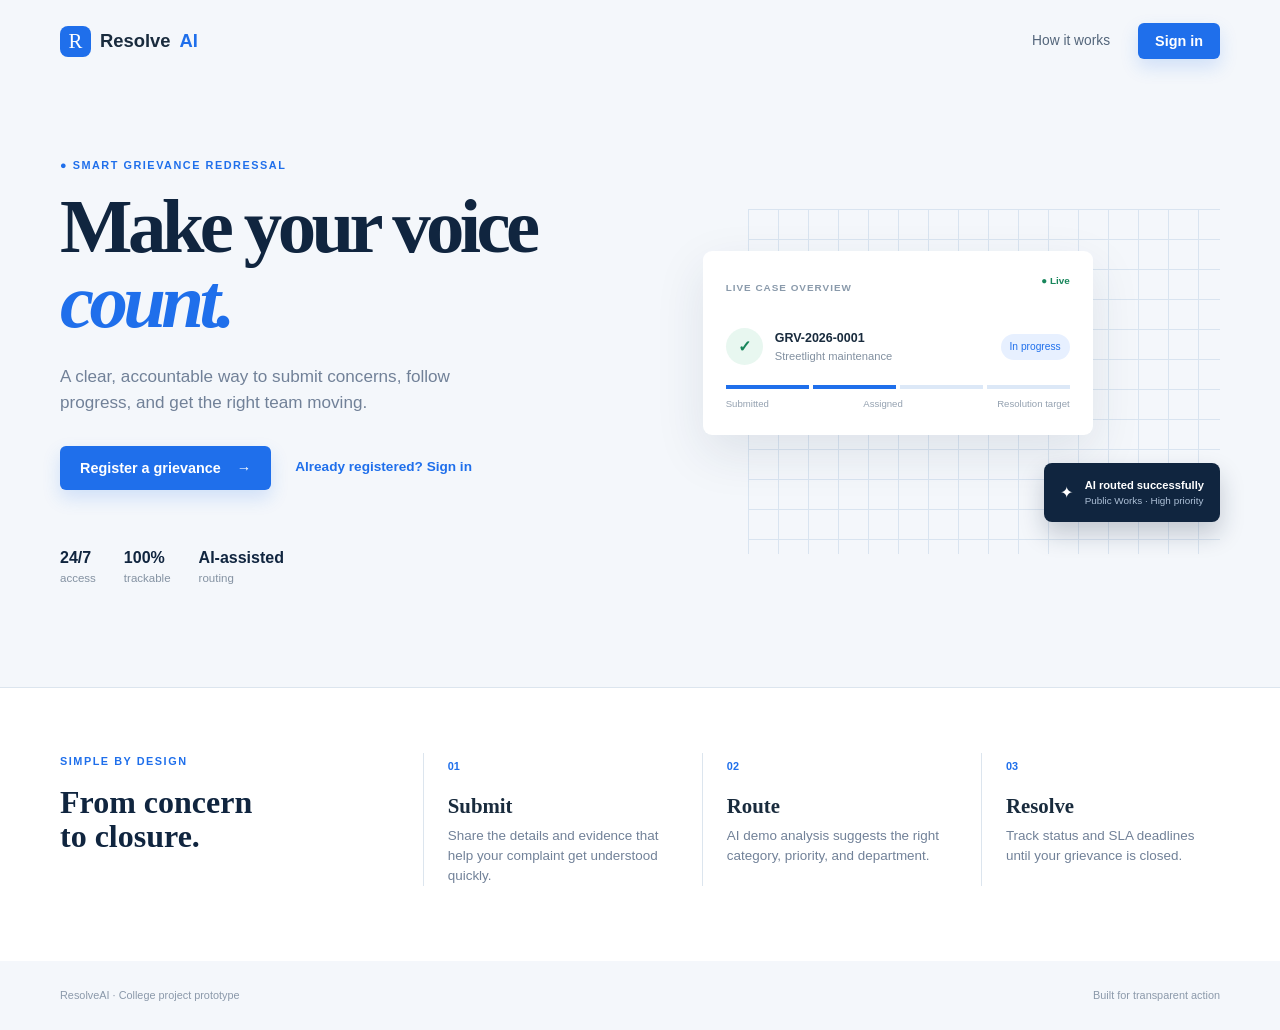
==== index.html @ 25443165 "Initial commit: grievance redressal system" ====
<!doctype html>
<html lang="en">
<head><meta charset="UTF-8"><meta name="viewport" content="width=device-width,initial-scale=1"><title>ResolveAI | Digital Grievance Redressal</title><link rel="stylesheet" href="css/style.css"></head>
<body class="landing">
<header class="site-header wrap"><a class="brand" href="index.html"><b>R</b> Resolve<span>AI</span></a><nav><a href="#how-it-works">How it works</a><a class="btn small" href="login.html">Sign in</a></nav></header>
<main><section class="hero wrap"><div class="hero-copy"><p class="eyebrow">● SMART GRIEVANCE REDRESSAL</p><h1>Make your voice <i>count.</i></h1><p class="lead">A clear, accountable way to submit concerns, follow progress, and get the right team moving.</p><div class="actions"><a class="btn" href="register.html">Register a grievance <b>→</b></a><a class="link" href="login.html">Already registered? Sign in</a></div><div class="trust"><span><b>24/7</b> access</span><span><b>100%</b> trackable</span><span><b>AI-assisted</b> routing</span></div></div><div class="visual"><div class="grid"></div><div class="case"><small>LIVE CASE OVERVIEW <em>● Live</em></small><div class="case-row"><b class="check">✓</b><div><strong>GRV-2026-0001</strong><span>Streetlight maintenance</span></div><label>In progress</label></div><div class="bars"><i></i><i></i><i></i><i></i></div><div class="case-meta"><span>Submitted</span><span>Assigned</span><span>Resolution target</span></div></div><div class="note">✦ <div><b>AI routed successfully</b><small>Public Works · High priority</small></div></div></div></section><section class="steps" id="how-it-works"><div class="wrap step-grid"><div><p class="eyebrow">SIMPLE BY DESIGN</p><h2>From concern<br>to closure.</h2></div><article><b>01</b><h3>Submit</h3><p>Share the details and evidence that help your complaint get understood quickly.</p></article><article><b>02</b><h3>Route</h3><p>AI demo analysis suggests the right category, priority, and department.</p></article><article><b>03</b><h3>Resolve</h3><p>Track status and SLA deadlines until your grievance is closed.</p></article></div></section></main><footer class="wrap footer">ResolveAI · College project prototype <span>Built for transparent action</span></footer><script src="js/main.js"></script></body></html>
---- css/style.css ----
.modal-bg.show .modal{max-height:calc(100vh - 40px);overflow-y:auto}
:root{--navy:#10253f;--blue:#1f6feb;--ink:#192b3d;--muted:#718198;--line:#dce5ee;--bg:#f4f7fb;--green:#18865b;--amber:#b66b00;--red:#bd4848;--serif:Georgia,'Times New Roman',serif;--sans:'Trebuchet MS',Arial,sans-serif}*{box-sizing:border-box}body{margin:0;background:var(--bg);color:var(--ink);font-family:var(--sans);line-height:1.5}a{text-decoration:none;color:inherit}.wrap{width:min(1160px,calc(100% - 48px));margin:auto}.site-header{height:82px;display:flex;align-items:center;justify-content:space-between}.brand{display:flex;align-items:center;gap:9px;font-weight:bold;font-size:1.15rem}.brand b{display:grid;place-items:center;width:31px;height:31px;border-radius:8px;background:var(--blue);color:#fff;font:1.3rem var(--serif)}.brand span{color:var(--blue)}.brand.light{color:#fff}.brand.light span{color:#8cc2ff}.top-nav,nav{display:flex;align-items:center;gap:28px;font-size:.86rem;color:#53657a}.btn{display:inline-flex;align-items:center;justify-content:center;gap:16px;border:0;border-radius:6px;padding:14px 20px;background:var(--blue);color:#fff;font:600 .9rem var(--sans);cursor:pointer;box-shadow:0 8px 18px #1f6feb2b;transition:.2s}.btn:hover{background:#1758be;transform:translateY(-2px)}.btn.small{padding:10px 17px}.btn.full{width:100%}.hero{min-height:540px;display:grid;grid-template-columns:1fr .92fr;align-items:center;gap:70px;padding:75px 0 100px}.eyebrow{margin:0 0 17px;color:var(--blue);font-size:.68rem;font-weight:bold;letter-spacing:.14em}.hero h1{margin:0;color:var(--navy);font:600 clamp(3.4rem,6vw,5.2rem)/.97 var(--serif);letter-spacing:-.06em}.hero h1 i{color:var(--blue)}.lead{max-width:450px;margin:25px 0 30px;color:var(--muted);font-size:1.07rem}.actions{display:flex;align-items:center;gap:24px}.link{color:var(--blue);font-size:.85rem;font-weight:bold}.trust{display:flex;gap:28px;margin-top:56px;color:#8492a2;font-size:.72rem}.trust b{display:block;color:var(--navy);font-size:1rem}.visual{position:relative;min-height:365px}.grid{position:absolute;inset:20px 0 0 50px;background-image:linear-gradient(#d9e4f0 1px,transparent 1px),linear-gradient(90deg,#d9e4f0 1px,transparent 1px);background-size:30px 30px}.case{position:absolute;top:62px;left:5px;width:min(100%,390px);padding:23px;background:#fff;border-radius:9px;box-shadow:0 18px 50px #1c344e1a}.case small{color:#8a9aab;font-size:.62rem;font-weight:bold;letter-spacing:.1em}.case small em{float:right;color:var(--green);font-style:normal;letter-spacing:0}.case-row{display:flex;align-items:center;gap:12px;margin:30px 0 20px}.check{display:grid;place-items:center;width:37px;height:37px;border-radius:50%;background:#e8f7f0;color:var(--green)}.case-row strong,.case-row span{display:block;font-size:.78rem}.case-row span{color:#8290a0;font-size:.7rem}.case-row label{margin-left:auto;padding:5px 9px;border-radius:20px;background:#e7f0ff;color:var(--blue);font-size:.64rem}.bars{display:grid;grid-template-columns:repeat(4,1fr);gap:4px}.bars i{height:4px;background:#dce8f7}.bars i:first-child,.bars i:nth-child(2){background:var(--blue)}.case-meta{display:flex;justify-content:space-between;margin-top:8px;color:#94a1b0;font-size:.6rem}.note{position:absolute;right:0;bottom:32px;display:flex;align-items:center;gap:12px;padding:14px 16px;background:var(--navy);color:#fff;border-radius:8px;box-shadow:0 12px 25px #10253f38}.note div{font-size:.7rem}.note small{display:block;color:#adc0d7;font-size:.62rem}.steps{padding:65px 0 75px;background:#fff;border-top:1px solid var(--line)}.step-grid{display:grid;grid-template-columns:1.35fr 1fr 1fr 1fr;gap:40px}.step-grid h2{margin:0;color:var(--navy);font:600 2rem/1.05 var(--serif)}article{border-left:1px solid var(--line);padding-left:24px}article>b{color:var(--blue);font-size:.68rem}article h3{margin:17px 0 8px;font:600 1.3rem var(--serif)}article p{margin:0;color:var(--muted);font-size:.84rem}.footer{display:flex;justify-content:space-between;padding:26px 0;color:#8b99aa;font-size:.68rem}
.auth{min-height:100vh;background:#fff}.auth-grid{display:grid;grid-template-columns:42% 58%;min-height:100vh}.auth-grid aside{display:flex;flex-direction:column;justify-content:space-between;padding:42px 8vw;background:var(--navy);color:#fff}.auth-grid aside h1{max-width:430px;margin:0 0 20px;font:600 clamp(2.7rem,4vw,4.1rem)/1 var(--serif);letter-spacing:-.055em}.auth-grid aside p:not(.eyebrow){max-width:380px;color:#b5c7dc}.auth-grid aside>small{color:#7e9abb;font-size:.72rem}.auth-box{align-self:center;width:min(390px,calc(100% - 48px));margin:auto}.back{display:none;color:var(--blue);font-size:.76rem;margin-bottom:35px}.auth-box h2{margin:0 0 7px;color:var(--navy);font:600 2.15rem var(--serif)}.muted{margin:0 0 30px;color:var(--muted);font-size:.86rem}form{display:grid;gap:17px}form label{display:grid;gap:7px;color:#42556b;font-size:.76rem;font-weight:bold}input,select,textarea{width:100%;border:1px solid #d4dee9;border-radius:6px;background:#fff;color:var(--ink);padding:12px 13px;font:inherit;font-weight:normal;outline:0}input:focus,select:focus,textarea:focus{border-color:var(--blue);box-shadow:0 0 0 3px #1f6feb1a}.error{padding:10px 12px;border-radius:5px;background:#fff0f0;color:var(--red);font-size:.78rem}.form-foot{text-align:center;color:var(--muted);font-size:.8rem;margin-top:25px}.form-foot a{color:var(--blue);font-weight:bold}
.app-header{height:76px;background:#fff;border-bottom:1px solid var(--line)}.app-head{height:100%;display:flex;align-items:center}.app-nav{display:flex;gap:27px;margin-left:auto;margin-right:30px;font-size:.78rem;color:#6c7c8e}.app-nav a.active,.app-nav a:hover{color:var(--blue);font-weight:bold}.user{display:flex;align-items:center;gap:10px;border-left:1px solid var(--line);padding-left:23px;font-size:.78rem}.avatar{display:grid;place-items:center;width:32px;height:32px;border-radius:50%;background:#dcecff;color:var(--blue);font-weight:bold}.main{padding:48px 0 70px}.heading{display:flex;justify-content:space-between;align-items:flex-end;margin-bottom:34px}.heading h1{margin:0;color:var(--navy);font:600 2.4rem var(--serif);letter-spacing:-.04em}.heading p{margin:7px 0 0;color:var(--muted);font-size:.85rem}.stats{display:grid;grid-template-columns:repeat(5,1fr);gap:13px;margin-bottom:34px}.stat,.panel{background:#fff;border:1px solid var(--line);border-radius:7px}.stat{padding:19px}.stat p{margin:0 0 10px;color:#8090a2;font-size:.7rem}.stat strong{color:var(--navy);font:600 2rem var(--serif)}.stat i{float:right;width:8px;height:8px;border-radius:50%;background:var(--blue)}.stat:nth-child(2) i{background:var(--amber)}.stat:nth-child(4) i{background:var(--green)}.stat:nth-child(5) i{background:var(--red)}.content{display:grid;grid-template-columns:1.3fr .7fr;gap:22px}.panel{padding:24px}.panel-head{display:flex;justify-content:space-between;align-items:center;margin-bottom:20px}.panel h2{margin:0;color:var(--navy);font:600 1.25rem var(--serif)}.panel-head a{color:var(--blue);font-size:.74rem;font-weight:bold}.activity{display:flex;gap:13px;padding:13px 0;border-bottom:1px solid #edf1f5}.activity:last-child{border:0}.activity .icon{display:grid;place-items:center;width:31px;height:31px;border-radius:50%;background:#eef5ff;color:var(--blue)}.activity strong,.activity small{display:block}.activity strong{font-size:.78rem}.activity small{color:var(--muted);font-size:.68rem}.deadline{background:var(--navy);color:#fff;border-radius:7px;padding:25px}.deadline .eyebrow{color:#8cc2ff}.deadline h2{font:600 1.55rem var(--serif)}.deadline p{color:#b1c1d3;font-size:.77rem}.deadline b{display:block;margin:20px 0 5px;font:600 1.8rem var(--serif)}.track{height:5px;background:#345170;border-radius:5px}.track i{display:block;width:68%;height:100%;background:#6fb6ff;border-radius:5px}.deadline small{display:block;margin-top:8px;color:#91a8c1;font-size:.66rem}.form-layout{display:grid;grid-template-columns:1.15fr .85fr;gap:24px}.form-panel{padding:30px}.form-panel textarea{min-height:160px;resize:vertical}.row{display:grid;grid-template-columns:1fr 1fr;gap:18px}.file{border:1px dashed #b7c8dc;border-radius:6px;padding:17px;text-align:center;color:#72849a;font-size:.75rem}.file input{display:none}.file label{display:block;color:var(--blue);cursor:pointer}.ai{align-self:start;padding:25px;background:#edf5ff;border:1px solid #cde1fa;border-radius:7px}.ai-tag{display:inline-block;padding:5px 9px;border-radius:20px;background:#d8eaff;color:var(--blue);font-size:.62rem;font-weight:bold}.ai h2{margin:18px 0 8px}.ai>p{color:#617790;font-size:.78rem}.analysis{margin-top:25px;padding:4px 15px;background:#fff;border-radius:6px}.analysis div{display:flex;justify-content:space-between;padding:13px 0;border-bottom:1px solid #e7eef7;font-size:.74rem}.analysis div:last-child{border:0}.analysis span{color:#8192a5}.analysis strong{text-align:right}.hidden{display:none!important}.result{text-align:center}.result h2{color:var(--green);font:600 1.7rem var(--serif)}.table-wrap{overflow-x:auto}.table{width:100%;min-width:760px;border-collapse:collapse}.table th{padding:0 10px 13px;text-align:left;color:#8392a3;font-size:.65rem;text-transform:uppercase}.table td{padding:16px 10px;border-top:1px solid #edf1f5;font-size:.76rem;vertical-align:middle}.table td:first-child{color:var(--blue);font-size:.67rem;font-weight:bold}.table td strong,.table td span{display:block}.table td strong{color:var(--navy)}.table td span{color:var(--muted);font-size:.67rem}.badge{display:inline-flex!important;padding:5px 9px;border-radius:20px;font-size:.64rem!important;font-weight:bold}.pending{background:#fff5df;color:var(--amber)}.resolved{background:#e6f7ef;color:var(--green)}.escalated{background:#ffebeb;color:var(--red)}.progress{background:#e7f0ff;color:var(--blue)}.sla{margin-top:6px!important;color:var(--red)!important;font-size:.61rem!important;font-weight:bold}.view{padding:6px 9px;border:0;border-radius:4px;background:#f0f5fa;color:var(--blue);cursor:pointer;font-weight:bold}.modal-bg{display:none;position:fixed;inset:0;background:#10253f73;place-items:center;padding:20px}.modal-bg.show{display:grid}.modal{width:min(520px,100%);padding:28px;background:#fff;border-radius:8px}.modal-top{display:flex;justify-content:space-between}.modal h2{margin:0;font:600 1.55rem var(--serif);color:var(--navy)}.close{border:0;background:0;font-size:1.4rem;color:var(--muted);cursor:pointer}.details{display:grid;grid-template-columns:1fr 1fr;gap:16px;margin-top:25px}.details div{padding:12px;background:#f5f8fb;border-radius:5px}.details small,.details strong{display:block}.details small{color:#7e8da0;font-size:.65rem}.details strong{margin-top:4px;font-size:.77rem}
@media(max-width:800px){.wrap{width:calc(100% - 32px)}.hero{grid-template-columns:1fr;gap:30px;padding:55px 0 70px}.hero h1{font-size:3.6rem}.visual{min-height:320px}.step-grid{grid-template-columns:1fr 1fr;gap:28px}.step-grid>div{grid-column:span 2}.auth-grid{grid-template-columns:1fr}.auth-grid aside{min-height:280px;padding:28px 24px}.auth-grid aside h1{font-size:2.5rem}.auth-grid aside>small{display:none}.auth-box{padding:45px 0}.back{display:block}.app-nav{gap:12px;margin-right:15px}.app-nav a:nth-child(2){display:none}.user{padding-left:12px}.main{padding-top:35px}.heading{align-items:flex-start;gap:15px;flex-direction:column}.stats{grid-template-columns:repeat(3,1fr)}.content,.form-layout{grid-template-columns:1fr}.form-panel{padding:21px}.footer{flex-direction:column;gap:7px}}@media(max-width:480px){.hero h1{font-size:3rem}.actions{align-items:flex-start;flex-direction:column;gap:16px}.trust{gap:13px}.note{right:-7px;bottom:20px}.step-grid{grid-template-columns:1fr}.step-grid>div{grid-column:auto}.stats{grid-template-columns:1fr 1fr}.stat:last-child{grid-column:span 2}.row{grid-template-columns:1fr}.app-nav{display:none}.heading h1{font-size:2.1rem}}
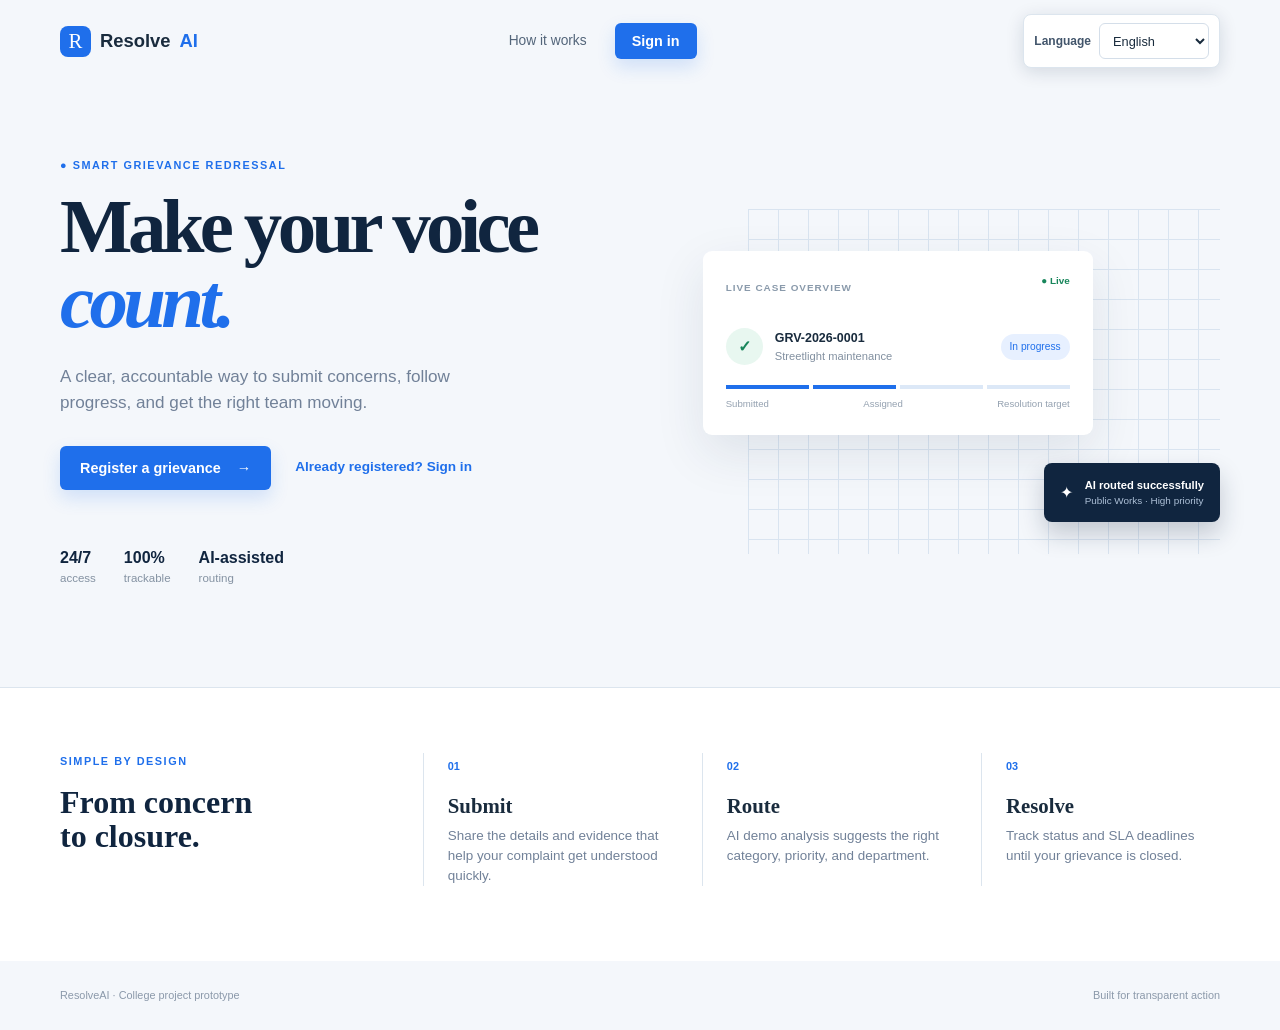
==== commit dcd001bd: "Update ResolveAI grievance management system" ====
--- a/index.html
+++ b/index.html
@@ -1,6 +1,6 @@
 <!doctype html>
 <html lang="en">
-<head><meta charset="UTF-8"><meta name="viewport" content="width=device-width,initial-scale=1"><title>ResolveAI | Digital Grievance Redressal</title><link rel="stylesheet" href="css/style.css"></head>
+<head><meta charset="UTF-8"><meta name="viewport" content="width=device-width,initial-scale=1"><title>ResolveAI | Digital Grievance Redressal</title><link rel="stylesheet" href="css/style.css"><link rel="stylesheet" href="css/i18n.css?v=1"></head>
 <body class="landing">
 <header class="site-header wrap"><a class="brand" href="index.html"><b>R</b> Resolve<span>AI</span></a><nav><a href="#how-it-works">How it works</a><a class="btn small" href="login.html">Sign in</a></nav></header>
-<main><section class="hero wrap"><div class="hero-copy"><p class="eyebrow">● SMART GRIEVANCE REDRESSAL</p><h1>Make your voice <i>count.</i></h1><p class="lead">A clear, accountable way to submit concerns, follow progress, and get the right team moving.</p><div class="actions"><a class="btn" href="register.html">Register a grievance <b>→</b></a><a class="link" href="login.html">Already registered? Sign in</a></div><div class="trust"><span><b>24/7</b> access</span><span><b>100%</b> trackable</span><span><b>AI-assisted</b> routing</span></div></div><div class="visual"><div class="grid"></div><div class="case"><small>LIVE CASE OVERVIEW <em>● Live</em></small><div class="case-row"><b class="check">✓</b><div><strong>GRV-2026-0001</strong><span>Streetlight maintenance</span></div><label>In progress</label></div><div class="bars"><i></i><i></i><i></i><i></i></div><div class="case-meta"><span>Submitted</span><span>Assigned</span><span>Resolution target</span></div></div><div class="note">✦ <div><b>AI routed successfully</b><small>Public Works · High priority</small></div></div></div></section><section class="steps" id="how-it-works"><div class="wrap step-grid"><div><p class="eyebrow">SIMPLE BY DESIGN</p><h2>From concern<br>to closure.</h2></div><article><b>01</b><h3>Submit</h3><p>Share the details and evidence that help your complaint get understood quickly.</p></article><article><b>02</b><h3>Route</h3><p>AI demo analysis suggests the right category, priority, and department.</p></article><article><b>03</b><h3>Resolve</h3><p>Track status and SLA deadlines until your grievance is closed.</p></article></div></section></main><footer class="wrap footer">ResolveAI · College project prototype <span>Built for transparent action</span></footer><script src="js/main.js"></script></body></html>
+<main><section class="hero wrap"><div class="hero-copy"><p class="eyebrow">● SMART GRIEVANCE REDRESSAL</p><h1>Make your voice <i>count.</i></h1><p class="lead">A clear, accountable way to submit concerns, follow progress, and get the right team moving.</p><div class="actions"><a class="btn" href="register.html">Register a grievance <b>→</b></a><a class="link" href="login.html">Already registered? Sign in</a></div><div class="trust"><span><b>24/7</b> access</span><span><b>100%</b> trackable</span><span><b>AI-assisted</b> routing</span></div></div><div class="visual"><div class="grid"></div><div class="case"><small>LIVE CASE OVERVIEW <em>● Live</em></small><div class="case-row"><b class="check">✓</b><div><strong>GRV-2026-0001</strong><span>Streetlight maintenance</span></div><label>In progress</label></div><div class="bars"><i></i><i></i><i></i><i></i></div><div class="case-meta"><span>Submitted</span><span>Assigned</span><span>Resolution target</span></div></div><div class="note">✦ <div><b>AI routed successfully</b><small>Public Works · High priority</small></div></div></div></section><section class="steps" id="how-it-works"><div class="wrap step-grid"><div><p class="eyebrow">SIMPLE BY DESIGN</p><h2>From concern<br>to closure.</h2></div><article><b>01</b><h3>Submit</h3><p>Share the details and evidence that help your complaint get understood quickly.</p></article><article><b>02</b><h3>Route</h3><p>AI demo analysis suggests the right category, priority, and department.</p></article><article><b>03</b><h3>Resolve</h3><p>Track status and SLA deadlines until your grievance is closed.</p></article></div></section></main><footer class="wrap footer">ResolveAI · College project prototype <span>Built for transparent action</span></footer><script src="js/i18n.js?v=4"></script><script src="js/main.js?v=8"></script></body></html>
--- a/css/i18n.css
+++ b/css/i18n.css
@@ -0,0 +1,144 @@
+body {
+  font-family: "Nirmala UI", "Noto Sans Devanagari", "Noto Sans Kannada", "Noto Sans Telugu", "Segoe UI", Arial, sans-serif;
+}
+
+.language-control {
+  display: grid;
+  grid-template-columns: auto minmax(110px, 1fr);
+  align-items: center;
+  gap: 8px;
+  max-width: 100%;
+  padding: 8px 10px;
+  border: 1px solid #dce5ee;
+  border-radius: 8px;
+  background: #fff;
+  box-shadow: 0 4px 18px #10253f24;
+  color: #42556b;
+  font-size: .75rem;
+  font-weight: 600;
+}
+
+.site-header > .language-control,
+.app-head > .language-control {
+  flex: 0 0 auto;
+  margin-left: 16px;
+}
+
+.auth-grid {
+  position: relative;
+}
+
+.auth-grid > .language-control {
+  position: absolute;
+  top: 16px;
+  right: 16px;
+  z-index: 10;
+}
+
+body > .language-control {
+  position: fixed;
+  top: 16px;
+  right: 16px;
+  z-index: 1000;
+}
+
+.language-control select {
+  min-width: 0;
+  width: 100%;
+  min-height: 36px;
+  padding: 6px 9px;
+  font-size: .8rem;
+}
+
+@media (max-width: 700px) {
+  .site-header.wrap {
+    display: grid;
+    grid-template-columns: minmax(0, 1fr) auto;
+    gap: 8px;
+    height: auto;
+    min-height: 82px;
+    padding-top: 10px;
+    padding-bottom: 10px;
+  }
+
+  .site-header > .language-control {
+    grid-column: 2;
+    grid-row: 1;
+    margin-left: 0;
+    padding: 6px 8px;
+  }
+
+  .site-header > nav {
+    grid-column: 1 / -1;
+    justify-self: end;
+  }
+
+  .app-header {
+    height: auto;
+    min-height: 76px;
+  }
+
+  .app-head {
+    display: grid;
+    grid-template-columns: minmax(0, 1fr) auto;
+    gap: 8px;
+    height: auto;
+    min-height: 76px;
+    padding-top: 8px;
+    padding-bottom: 8px;
+  }
+
+  .app-head > .brand {
+    grid-column: 1;
+    grid-row: 1;
+  }
+
+  .app-head > .language-control {
+    grid-column: 2;
+    grid-row: 1;
+    margin-left: 0;
+    padding: 6px 8px;
+  }
+
+  .app-head > .app-nav {
+    grid-column: 1;
+    grid-row: 2;
+    margin: 0;
+  }
+
+  .app-head > .user {
+    grid-column: 2;
+    grid-row: 2;
+    justify-self: end;
+    padding-left: 0;
+    border-left: 0;
+  }
+
+  .language-control select {
+    min-height: 34px;
+    padding: 5px 7px;
+  }
+
+  .auth-grid > .language-control,
+  body > .language-control {
+    top: 12px;
+    right: 12px;
+  }
+}
+
+@media (max-width: 800px) {
+  .auth-grid aside {
+    padding-top: 72px;
+  }
+}
+
+@media (max-width: 380px) {
+  .language-control {
+    grid-template-columns: 1fr;
+    gap: 2px;
+  }
+
+  .language-control label {
+    line-height: 1.1;
+  }
+}
